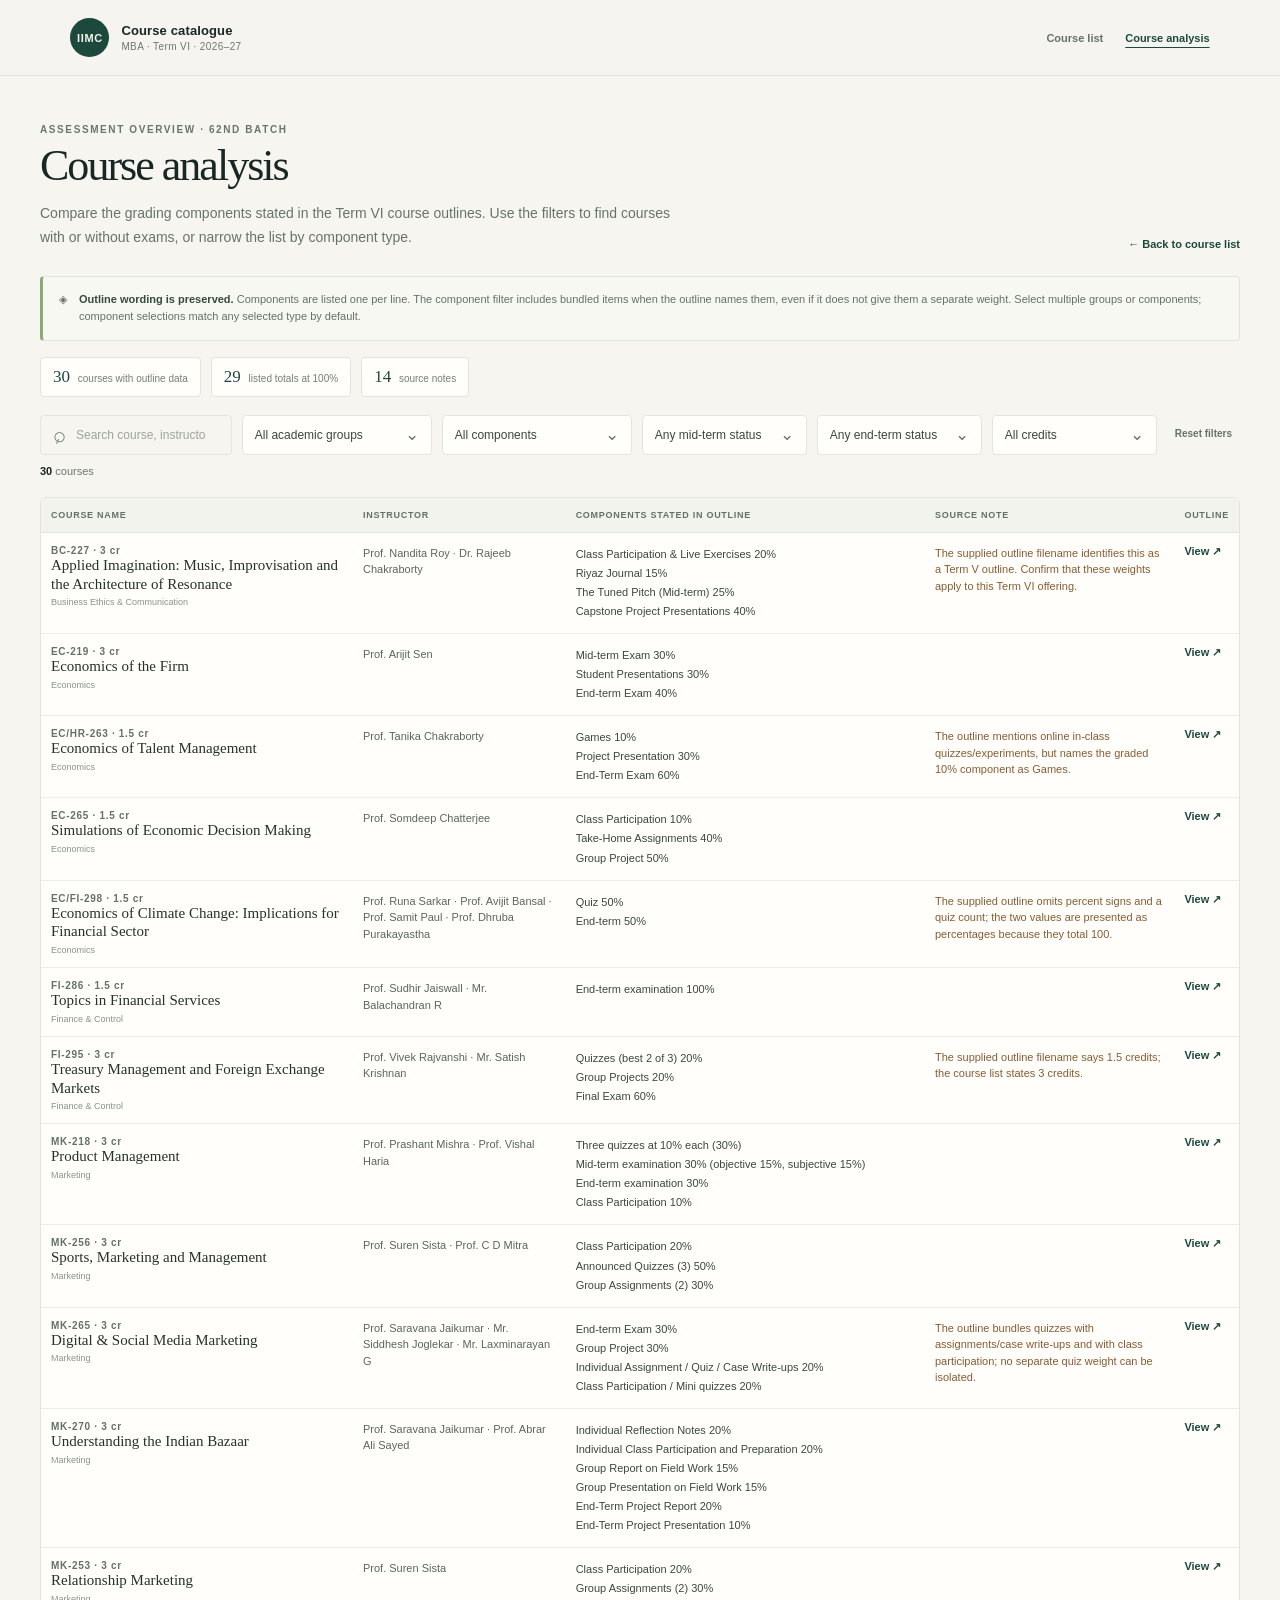
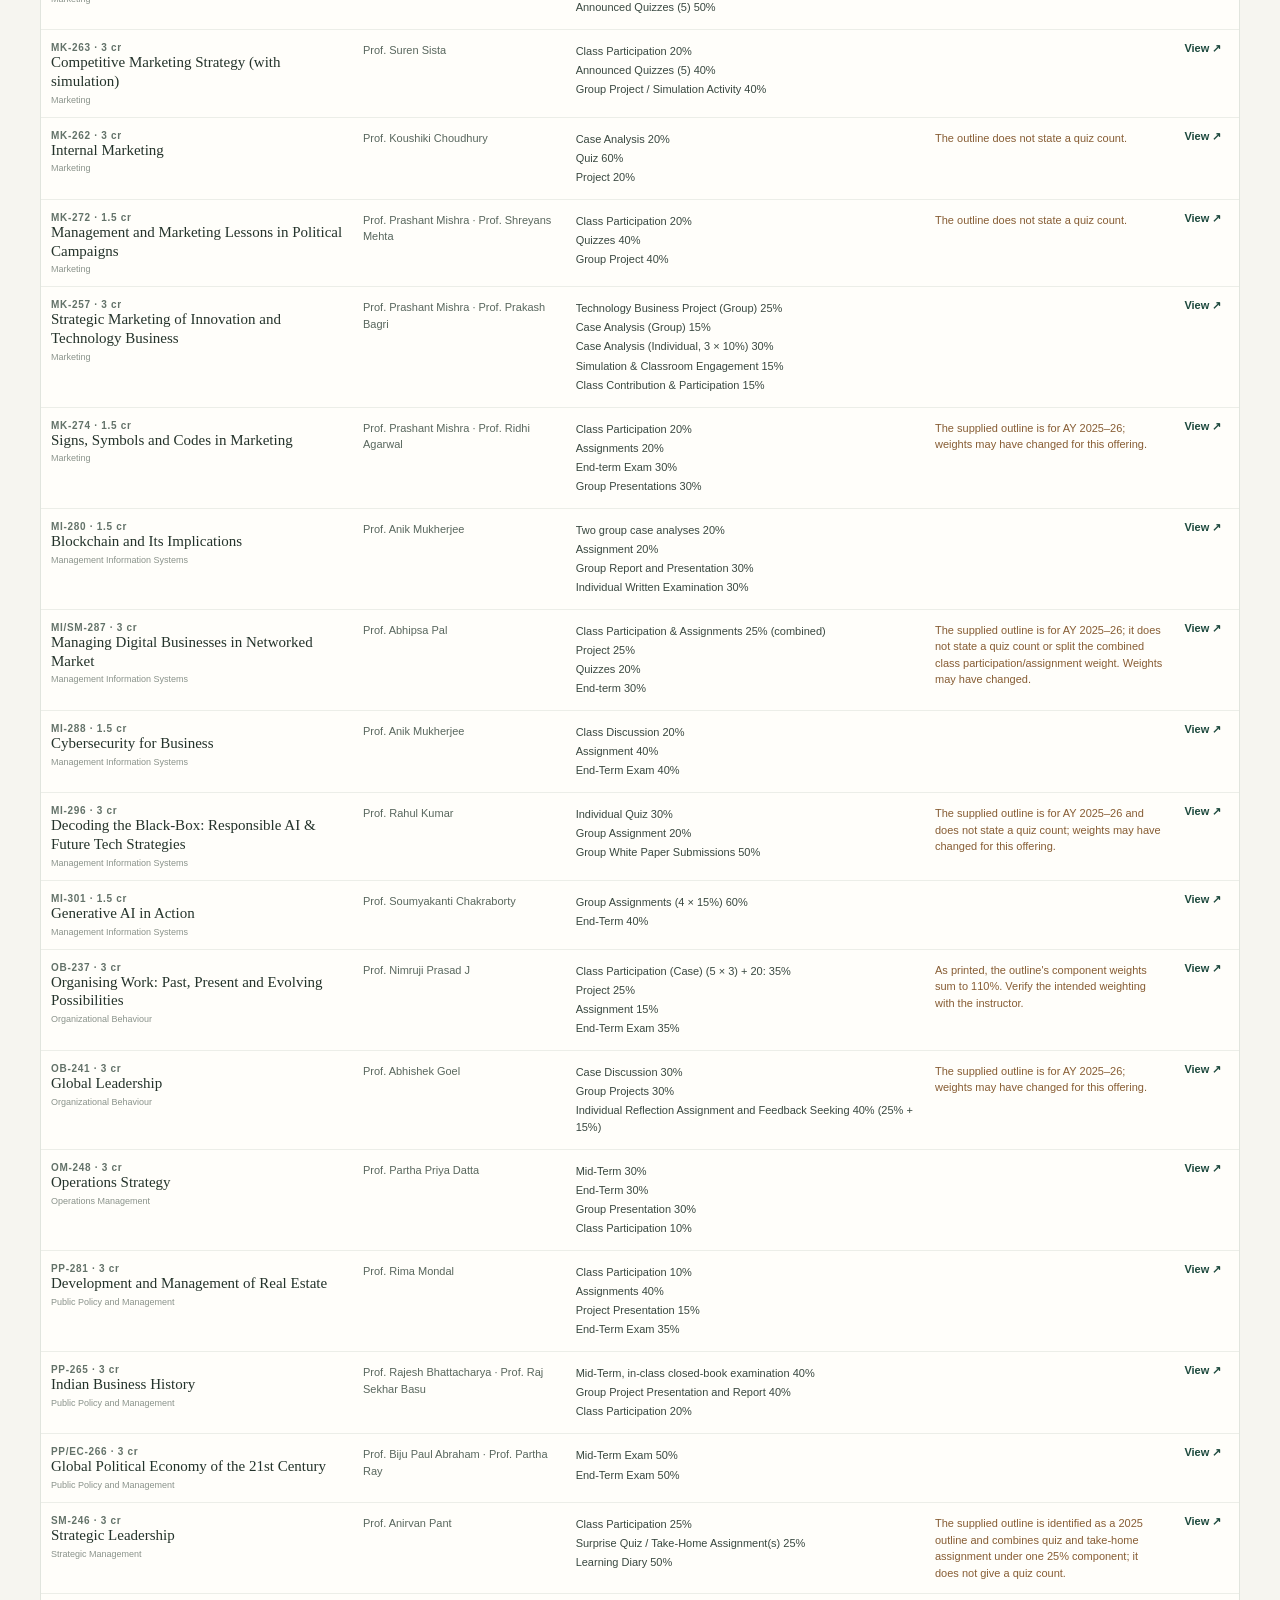
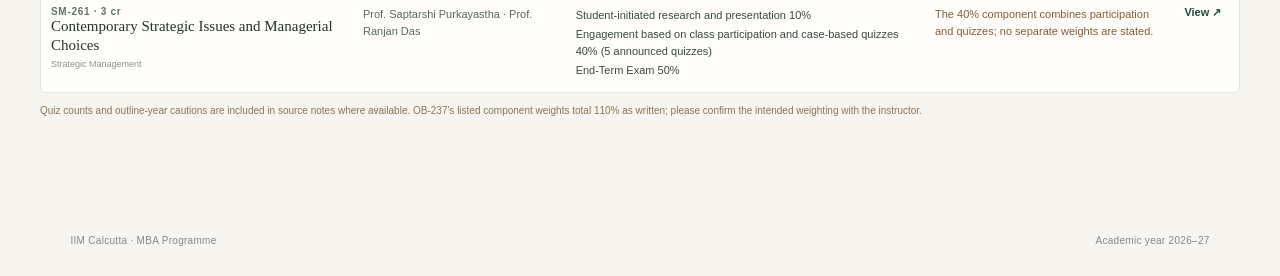
==== analysis.html @ 446a6f36 "Add files via upload" ====
<!doctype html>
<html lang="en"><head><meta charset="utf-8"><meta name="viewport" content="width=device-width, initial-scale=1"><meta name="theme-color" content="#f6f5f0"><title>Course Analysis — Term VI Electives</title><link rel="stylesheet" href="styles.css"><link rel="stylesheet" href="site-pages.css"></head>
<body><header class="topbar"><a class="brand" href="index.html"><span class="brand-mark">IIMC</span><span class="brand-name">Course catalogue <small>MBA · Term VI · 2026–27</small></span></a><nav class="top-nav" aria-label="Main navigation"><a href="index.html">Course list</a><a href="analysis.html" aria-current="page">Course analysis</a></nav></header>
<main class="subpage"><div class="subpage-head"><div><p class="eyebrow">Assessment overview · 62nd batch</p><h1>Course analysis</h1><p class="lede">Compare the grading components stated in the Term VI course outlines. Use the filters to find courses with or without exams, or narrow the list by component type.</p></div><a class="subpage-back" href="index.html">← Back to course list</a></div>
<div class="analysis-intro"><span aria-hidden="true">◈</span><div><strong>Outline wording is preserved.</strong> Components are listed one per line. The component filter includes bundled items when the outline names them, even if it does not give them a separate weight. Select multiple groups or components; component selections match any selected type by default.</div></div>
<div class="summary-strip"><div class="summary-item"><strong id="analysis-count">30</strong> courses with outline data</div><div class="summary-item"><strong id="normal-count">29</strong> listed totals at 100%</div><div class="summary-item"><strong id="flag-count">10</strong> source notes</div></div>
<div class="subpage-tools analysis-filters"><label class="search-box"><span class="search-icon" aria-hidden="true">⌕</span><span class="sr-only">Search analysis</span><input id="analysis-search" type="search" placeholder="Search course, instructor, or component…" autocomplete="off"></label>
<details class="filter-menu" id="analysis-groups"><summary><span id="analysis-group-summary">All academic groups</span><span class="menu-arrow" aria-hidden="true">⌄</span></summary><div class="filter-menu-panel"><div class="filter-menu-heading"><span>Academic groups</span><button type="button" data-clear="analysis-groups">Clear</button></div><div class="filter-options" id="analysis-group-options"></div></div></details>
<details class="filter-menu component-menu" id="analysis-components"><summary><span id="component-summary">All components</span><span class="menu-arrow" aria-hidden="true">⌄</span></summary><div class="filter-menu-panel"><div class="filter-menu-heading"><span>Course components</span><button type="button" data-clear="analysis-components">Clear</button></div><div class="filter-options" id="component-options"></div><p class="filter-help">Match courses containing any or all selected component types.</p><select id="component-match" aria-label="Component match mode"><option value="any">Any selected component</option><option value="all">All selected components</option></select></div></details>
<label class="select-wrap presence-select"><span class="sr-only">Mid-term exam filter</span><select id="mid-filter"><option value="">Any mid-term status</option><option value="yes">Has mid-term</option><option value="no">No mid-term</option></select><span aria-hidden="true">⌄</span></label>
<label class="select-wrap presence-select"><span class="sr-only">End-term exam filter</span><select id="end-filter"><option value="">Any end-term status</option><option value="yes">Has end-term</option><option value="no">No end-term</option></select><span aria-hidden="true">⌄</span></label>
<label class="select-wrap credit-select"><span class="sr-only">Credits</span><select id="analysis-credit"><option value="">All credits</option><option value="3">3 credits</option><option value="1.5">1.5 credits</option></select><span aria-hidden="true">⌄</span></label><button class="reset-filters" id="analysis-reset" type="button">Reset filters</button><span class="results"><span id="analysis-results">30</span> courses</span></div>
<div class="table-wrap"><table class="analysis-table"><thead><tr><th>Course name</th><th>Instructor</th><th>Components stated in outline</th><th>Source note</th><th>Outline</th></tr></thead><tbody id="analysis-body"></tbody></table></div>
<p class="notice">Quiz counts and outline-year cautions are included in source notes where available. OB-237's listed component weights total 110% as written; please confirm the intended weighting with the instructor.</p></main><footer><span>IIM Calcutta · MBA Programme</span><span>Academic year 2026–27</span></footer><script src="course-data.js"></script><script src="analysis-data.js"></script><script src="analysis.js"></script></body></html>
---- styles.css ----
@font-face{font-family:"Inter";src:url("assets/fonts/Inter-Variable.ttf") format("truetype");font-style:normal;font-weight:100 900;font-display:swap}@font-face{font-family:"Playfair Display";src:url("assets/fonts/PlayfairDisplay-Variable.ttf") format("truetype");font-style:normal;font-weight:400 900;font-display:swap}:root{--ink:#182723;--muted:#6d7770;--line:#e1e5de;--paper:#f6f5f0;--white:#fffefa;--green:#1d493d;--lime:#d9ed9b;--orange:#de704d;--serif:"Playfair Display",Georgia,serif;--sans:"Inter",Arial,sans-serif}*{box-sizing:border-box}html{scroll-behavior:smooth}body{margin:0;background:var(--paper);color:var(--ink);font-family:var(--sans);font-size:14px;-webkit-font-smoothing:antialiased}.topbar{height:76px;border-bottom:1px solid var(--line);display:flex;align-items:center;justify-content:space-between;padding:0 max(calc((100vw - 1200px)/2),5.5vw);background:rgba(246,245,240,.92)}.brand{display:flex;align-items:center;gap:12px;text-decoration:none;color:var(--ink)}.brand-mark{display:grid;place-items:center;background:var(--green);color:#f5f4ec;width:39px;height:39px;border-radius:50%;font-size:11px;font-weight:700;letter-spacing:.06em}.brand-name{font-size:13px;font-weight:700;letter-spacing:.01em}.brand-name small{display:block;color:var(--muted);font-size:10px;font-weight:500;margin-top:3px;letter-spacing:.04em}.source-link{font-size:12px;color:var(--green);font-weight:600;text-decoration:none;border-bottom:1px solid #9bb2a5;padding:8px 0}.source-link span{margin-left:6px}.intro{max-width:1200px;margin:auto;min-height:380px;padding:69px 0 62px;position:relative;display:flex;align-items:center;justify-content:space-between;overflow:hidden}.intro-copy{max-width:550px;position:relative;z-index:1}.eyebrow{text-transform:uppercase;font-size:10px;letter-spacing:.16em;font-weight:700;color:#69766d;margin:0 0 18px}.intro .eyebrow{display:flex;align-items:center;gap:10px}.intro .eyebrow span{width:4px;height:4px;border-radius:50%;background:var(--orange)}h1{font:500 clamp(44px,5.1vw,70px)/1.04 var(--serif);letter-spacing:-.045em;margin:0;color:var(--ink)}h1 em{font-weight:500;color:#6d8675}.lede{max-width:425px;color:#66736b;line-height:1.75;font-size:14px;margin:21px 0 0}.intro-aside{position:relative;z-index:1;display:flex;gap:32px;margin-right:105px;margin-top:110px}.intro-aside div{display:flex;flex-direction:column;gap:5px;border-left:1px solid #cdd5ce;padding-left:13px}.intro-aside strong{font:500 24px/1 var(--serif);color:var(--green)}.intro-aside span{font-size:10px;color:var(--muted);white-space:nowrap}.intro-art{position:absolute;right:-76px;top:22px;width:330px;height:330px;border-radius:50%;background:#e8ecdf;opacity:.9}.orbit{position:absolute;border:1px solid #b8c9ae;border-radius:50%;inset:43px}.orbit-two{inset:82px;border-color:#c6d2bd}.orbit-dot{position:absolute;right:69px;top:55px;width:12px;height:12px;background:var(--orange);border-radius:50%;box-shadow:0 0 0 7px #de704d24}.orbit-label{position:absolute;top:137px;left:117px;font:600 25px/1.1 var(--serif);letter-spacing:.03em;color:var(--green)}.catalog{background:#eeeee8;padding:52px max(calc((100vw - 1200px)/2),5.5vw) 84px;min-height:540px}.catalog-heading{display:flex;align-items:end;justify-content:space-between;margin-bottom:23px}.catalog-heading .eyebrow{margin-bottom:8px}h2{font:500 32px/1.1 var(--serif);letter-spacing:-.025em;margin:0}.results{font-size:11px;color:var(--muted);margin:0 0 4px}.results span{font-weight:700;color:var(--ink)}.toolbar{display:flex;align-items:center;gap:10px;padding:14px;border:1px solid #e0e3dc;border-radius:7px;background:var(--white);box-shadow:0 3px 12px #20362c08}.search-box{height:40px;display:flex;align-items:center;gap:9px;padding:0 11px;flex:1;min-width:180px;border:1px solid #e3e5df;border-radius:4px}.search-icon{font-size:22px;color:#718077;line-height:1;transform:rotate(-20deg)}.search-box input{border:0;outline:0;background:transparent;color:var(--ink);font:12px var(--sans);width:100%;min-width:0}.search-box input::placeholder{color:#9ba39d}.search-box kbd{white-space:nowrap;color:#9aa29c;border:1px solid #e3e7e0;border-radius:3px;padding:3px 5px;font:10px var(--sans)}.select-wrap{height:40px;min-width:180px;position:relative;display:flex;align-items:center;border:1px solid #e3e5df;border-radius:4px;background:#fffefa}.select-wrap select{appearance:none;border:0;background:transparent;outline:0;width:100%;height:100%;padding:0 33px 0 12px;color:#394840;font:12px var(--sans);cursor:pointer}.select-wrap>span:last-child{position:absolute;right:12px;color:#69766d;font-size:17px;pointer-events:none}.credit-select{min-width:133px}.clear-button{border:0;background:transparent;color:#647369;font:600 11px var(--sans);padding:10px 5px;white-space:nowrap;cursor:pointer}.clear-button span{font-size:16px;margin-left:4px}.group-index{display:flex;gap:7px;overflow:auto;padding:19px 0 17px;scrollbar-width:thin}.group-chip{border:1px solid #d8ded5;border-radius:99px;background:transparent;color:#66736b;font:500 10px var(--sans);white-space:nowrap;padding:8px 11px;cursor:pointer;transition:.15s}.group-chip:hover,.group-chip.active{background:var(--green);border-color:var(--green);color:#fff}.course-grid{display:grid;grid-template-columns:repeat(3,minmax(0,1fr));gap:14px}.course-card{background:var(--white);border:1px solid #e2e4de;border-radius:6px;min-height:224px;padding:20px 20px 17px;display:flex;flex-direction:column;position:relative;transition:transform .18s ease,box-shadow .18s ease}.course-card:hover{transform:translateY(-3px);box-shadow:0 9px 22px #253c3012}.card-top{display:flex;align-items:center;justify-content:space-between;margin-bottom:18px}.course-code{font-size:10px;letter-spacing:.11em;font-weight:700;color:#647269}.credit-pill{background:#edf3e2;color:#46613c;border-radius:30px;padding:6px 9px;font-size:10px;font-weight:700}.course-card h3{font:500 19px/1.27 var(--serif);letter-spacing:-.018em;margin:0 0 11px;max-width:95%;color:#24332b}.group-label{font-size:10px;color:#8a938b;margin:0 0 16px}.card-bottom{margin-top:auto;padding-top:12px;border-top:1px solid #eceee8;display:flex;justify-content:space-between;align-items:end;gap:12px}.instructor{color:#758078;font-size:10px;line-height:1.45;max-width:76%}.outline-link{display:inline-flex;align-items:center;gap:5px;color:var(--green);font-size:10px;font-weight:700;text-decoration:none;white-space:nowrap}.outline-link:hover{text-decoration:underline}.no-outline{font-size:10px;color:#a3aaa3;white-space:nowrap}.course-meta{display:flex;gap:7px;flex-wrap:wrap;margin:-7px 0 12px}.meta-tag{font-size:9px;color:#758078;background:#f2f3ee;border-radius:3px;padding:5px 6px}.empty-state{text-align:center;padding:60px 20px;color:#69766d}.empty-state>span{font-size:28px;color:#8aa075}.empty-state h3{font:500 24px var(--serif);color:var(--ink);margin:10px 0 6px}.empty-state p{font-size:12px}footer{min-height:72px;display:flex;align-items:center;justify-content:space-between;padding:0 max(calc((100vw - 1200px)/2),5.5vw);color:#828b83;font-size:10px;letter-spacing:.03em}.sr-only{position:absolute;width:1px;height:1px;padding:0;margin:-1px;overflow:hidden;clip:rect(0,0,0,0);white-space:nowrap;border:0} [hidden]{display:none!important}
@media(max-width:1240px){.intro{margin:0 5.5vw}.intro-aside{margin-right:75px}.course-grid{grid-template-columns:repeat(2,minmax(0,1fr))}}@media(max-width:760px){.topbar{height:66px;padding:0 20px}.intro{min-height:390px;margin:0;padding:48px 0 40px;align-items:flex-start}.intro-copy{max-width:100%;padding-right:18px}.intro-art{width:220px;height:220px;right:-103px;top:135px;opacity:.54}.orbit{inset:28px}.orbit-two{inset:56px}.orbit-label{top:91px;left:77px;font-size:20px}.orbit-dot{right:46px;top:38px;width:9px;height:9px}.intro-aside{position:absolute;bottom:35px;left:0;gap:25px;margin:0}.intro-aside strong{font-size:21px}.intro-aside span{font-size:9px}.lede{max-width:400px}.catalog{padding:38px 20px 58px}.catalog-heading{align-items:end}.catalog-heading h2{font-size:29px}.toolbar{flex-wrap:wrap;padding:11px}.search-box{flex-basis:100%}.select-wrap{flex:1;min-width:0}.credit-select{min-width:115px}.clear-button{margin-left:auto}.group-index{margin:0 -20px;padding:17px 20px}.course-grid{grid-template-columns:1fr;gap:10px}.course-card{min-height:205px}.source-link{font-size:11px}footer{padding:18px 20px;gap:20px}.results{font-size:10px}}@media(max-width:390px){h1{font-size:43px}.intro-aside{gap:16px}.intro-aside div{padding-left:9px}.credit-select{min-width:105px}.clear-button{font-size:10px}}
---- site-pages.css ----
.top-nav{display:flex;align-items:center;gap:22px}.top-nav a{font-size:11px;color:#637269;font-weight:600;text-decoration:none}.top-nav a:hover,.top-nav a[aria-current="page"]{color:var(--green);text-decoration:underline;text-underline-offset:5px}
.subpage{max-width:1200px;margin:0 auto;padding:48px 0 76px;min-height:calc(100vh - 148px)}.subpage-head{display:flex;justify-content:space-between;align-items:end;gap:24px;margin-bottom:26px}.subpage-head .eyebrow{margin-bottom:8px}.subpage-head h1{font-size:44px}.subpage-head .lede{margin-top:12px;max-width:650px}.subpage-tools{display:flex;gap:10px;align-items:center;flex-wrap:wrap;margin:18px 0 16px}.subpage-tools .search-box{max-width:500px}.subpage-tools .select-wrap{min-width:165px}.table-wrap{overflow:auto;border:1px solid var(--line);border-radius:6px;background:var(--white)}.course-table,.analysis-table{border-collapse:collapse;width:100%;min-width:940px;text-align:left}.course-table th,.analysis-table th{position:sticky;top:0;background:#f3f3ed;color:#637269;text-transform:uppercase;letter-spacing:.08em;font-size:9px;font-weight:700;padding:12px 10px;border-bottom:1px solid var(--line);white-space:nowrap}.course-table td,.analysis-table td{padding:12px 10px;border-bottom:1px solid #eceee8;font-size:11px;vertical-align:top}.course-table tr:last-child td,.analysis-table tr:last-child td{border-bottom:0}.course-table tbody tr:hover,.analysis-table tbody tr:hover{background:#fbfbf7}.table-code{font-size:10px;letter-spacing:.07em;font-weight:700;color:#637269;white-space:nowrap}.table-title{font:500 15px/1.25 var(--serif);color:#24332b;min-width:205px}.table-small{font-size:10px;color:#758078;line-height:1.45;min-width:120px}.table-link{color:var(--green);font-weight:700;text-decoration:none;white-space:nowrap}.table-link:hover{text-decoration:underline}.analysis-intro{display:flex;gap:12px;align-items:flex-start;padding:14px 16px;margin:20px 0 16px;border:1px solid #dfe5d7;border-left:3px solid #8ea776;border-radius:4px;background:#f7f8f2;color:#637269;font-size:11px;line-height:1.6}.analysis-intro strong{color:#344a3d}.analysis-table{min-width:1420px}.analysis-table th:first-child,.analysis-table td:first-child{position:sticky;left:0;background:var(--white);z-index:1}.analysis-table th:first-child{background:#f3f3ed;z-index:2}.analysis-table .course-cell{min-width:220px}.analysis-table .group-cell{font-size:9px;color:#8a938b;margin-top:4px}.analysis-table .weight-cell{text-align:center;font-variant-numeric:tabular-nums;min-width:62px}.analysis-table .weight-value{font-weight:700;color:#435c4c}.analysis-table .total-cell{text-align:center;font-weight:700}.analysis-table .breakdown-cell{min-width:335px;max-width:440px;line-height:1.55;color:#58665d}.analysis-table .note-cell{min-width:225px;max-width:300px;line-height:1.5;color:#875d34}.analysis-table .outline-cell{white-space:nowrap}.summary-strip{display:flex;gap:10px;flex-wrap:wrap;margin:12px 0 18px}.summary-item{border:1px solid var(--line);background:var(--white);border-radius:4px;padding:9px 12px;font-size:10px;color:#738077}.summary-item strong{color:var(--green);font:500 17px var(--serif);margin-right:5px}.viewer-shell{border:1px solid var(--line);border-radius:6px;overflow:hidden;background:#e9ebe6}.viewer-frame{display:block;width:100%;height:min(78vh,900px);min-height:540px;border:0;background:white}.viewer-message{background:var(--white);padding:34px;line-height:1.7;color:#637269}.viewer-message h2{font-size:25px;color:var(--ink)}.notice{font-size:10px;color:#8b7356;line-height:1.5;margin-top:10px}.subpage-back{font-size:11px;color:var(--green);font-weight:700;text-decoration:none;white-space:nowrap}.subpage-back:hover{text-decoration:underline}.status-tag{display:inline-block;background:#f4eee3;color:#8a633e;border-radius:99px;padding:4px 7px;font-size:9px;font-weight:700;white-space:nowrap}.empty-row{text-align:center;color:#7c877f;padding:28px!important}
@media(max-width:1240px){.subpage{margin:0 5.5vw}}
@media(max-width:760px){.top-nav{gap:12px}.top-nav a{font-size:10px}.subpage{padding:34px 0 55px;margin:0 20px}.subpage-head{align-items:flex-start;flex-direction:column}.subpage-head h1{font-size:36px}.subpage-head .lede{font-size:12px}.viewer-frame{height:72vh;min-height:430px}.analysis-intro{font-size:10px}.analysis-table th:first-child,.analysis-table td:first-child{position:static}}
.filter-menu{position:relative;height:40px;min-width:190px;z-index:4}.filter-menu>summary{list-style:none;cursor:pointer;height:40px;display:flex;align-items:center;justify-content:space-between;gap:16px;border:1px solid #e3e5df;border-radius:4px;background:var(--white);padding:0 12px;color:#394840;font:12px var(--sans);white-space:nowrap}.filter-menu>summary::-webkit-details-marker{display:none}.filter-menu[open]>summary{border-color:#9cad9e;border-radius:4px 4px 0 0}.menu-arrow{font-size:17px;color:#69766d}.filter-menu-panel{position:absolute;top:39px;left:0;min-width:240px;max-height:340px;overflow:auto;background:var(--white);border:1px solid #9cad9e;border-radius:0 4px 4px 4px;box-shadow:0 10px 25px #1b30201a;padding:10px;z-index:10}.component-menu .filter-menu-panel{min-width:260px}.filter-menu-heading{display:flex;align-items:center;justify-content:space-between;padding:2px 2px 8px;border-bottom:1px solid #eceee8;color:#394840;font-size:10px;font-weight:700}.filter-menu-heading button{border:0;background:transparent;color:var(--green);font:600 10px var(--sans);cursor:pointer}.filter-options{display:grid;gap:2px;padding-top:5px}.filter-option{display:flex;gap:8px;align-items:center;padding:7px 4px;color:#55645a;font-size:11px;cursor:pointer}.filter-option:hover{background:#f4f5ef}.filter-option input{accent-color:var(--green);margin:0}.filter-help{font-size:9px;color:#828b83;line-height:1.4;margin:8px 2px}.filter-menu-panel select{width:100%;height:32px;border:1px solid #e3e5df;border-radius:3px;background:#fffefa;padding:0 7px;color:#394840;font:10px var(--sans)}.presence-select{min-width:150px}.reset-filters{height:38px;padding:0 8px;border:0;background:transparent;color:#647369;font:600 10px var(--sans);cursor:pointer;white-space:nowrap}.reset-filters:hover{color:var(--green);text-decoration:underline}.analysis-filters{align-items:flex-start}.component-lines{min-width:300px;max-width:500px;color:#394840;line-height:1.55}.component-line{padding:1px 0}.instructor-cell{min-width:185px;max-width:270px;color:#59675e;line-height:1.5}.analysis-table{min-width:1120px}.analysis-table .course-cell{min-width:225px}
@media(max-width:760px){.subpage-tools .search-box{flex-basis:100%;max-width:none}.filter-menu{flex:1;min-width:150px}.presence-select{flex:1;min-width:145px}.reset-filters{margin-left:auto}.analysis-table{min-width:1000px}}
/* Narrow-screen refinements */
@media(max-width:760px){
  .topbar{gap:10px;padding-left:16px;padding-right:16px}
  .brand{gap:8px;min-width:0}
  .brand-name{font-size:11px;white-space:nowrap}
  .brand-name small{font-size:9px}
  .top-nav{gap:9px;flex-shrink:0}
  .top-nav a{font-size:9px;white-space:nowrap}
  .subpage{margin:0 16px;padding-top:28px}
  .subpage-head{gap:14px}
  .subpage-head h1{font-size:clamp(31px,8vw,38px);line-height:1.08}
  .subpage-tools{gap:8px}
  .subpage-tools .search-box{height:44px}
  .filter-menu,.filter-menu>summary{height:44px}
  .filter-menu-panel{position:fixed;top:auto;left:16px;right:16px;bottom:16px;width:auto;min-width:0;max-height:min(65vh,440px);border-radius:8px;box-shadow:0 14px 40px #1b302033}
  .component-menu .filter-menu-panel{min-width:0}
  .select-wrap{height:44px}
  .reset-filters{height:44px}
  .table-wrap{max-width:100%;overscroll-behavior-x:contain;-webkit-overflow-scrolling:touch}
  .course-table,.analysis-table{font-size:12px}
  .course-table th,.analysis-table th{padding:11px 9px}
  .course-table td,.analysis-table td{padding:11px 9px}
  .notice{font-size:10px}
  footer{flex-wrap:wrap;justify-content:flex-start}
}
@media(max-width:390px){
  .topbar{padding-left:12px;padding-right:12px}
  .brand-mark{width:34px;height:34px;font-size:10px}
  .brand-name{font-size:10px}
  .brand-name small{font-size:8px}
  .top-nav{gap:7px}
  .top-nav a{font-size:8px}
  .subpage{margin:0 12px}
  .subpage-tools .filter-menu{min-width:calc(50% - 4px)}
  .subpage-tools .select-wrap{min-width:calc(50% - 4px)}
  .reset-filters{margin-left:0}
  .results{margin-left:auto}
  .viewer-frame{min-height:360px;height:68vh}
}
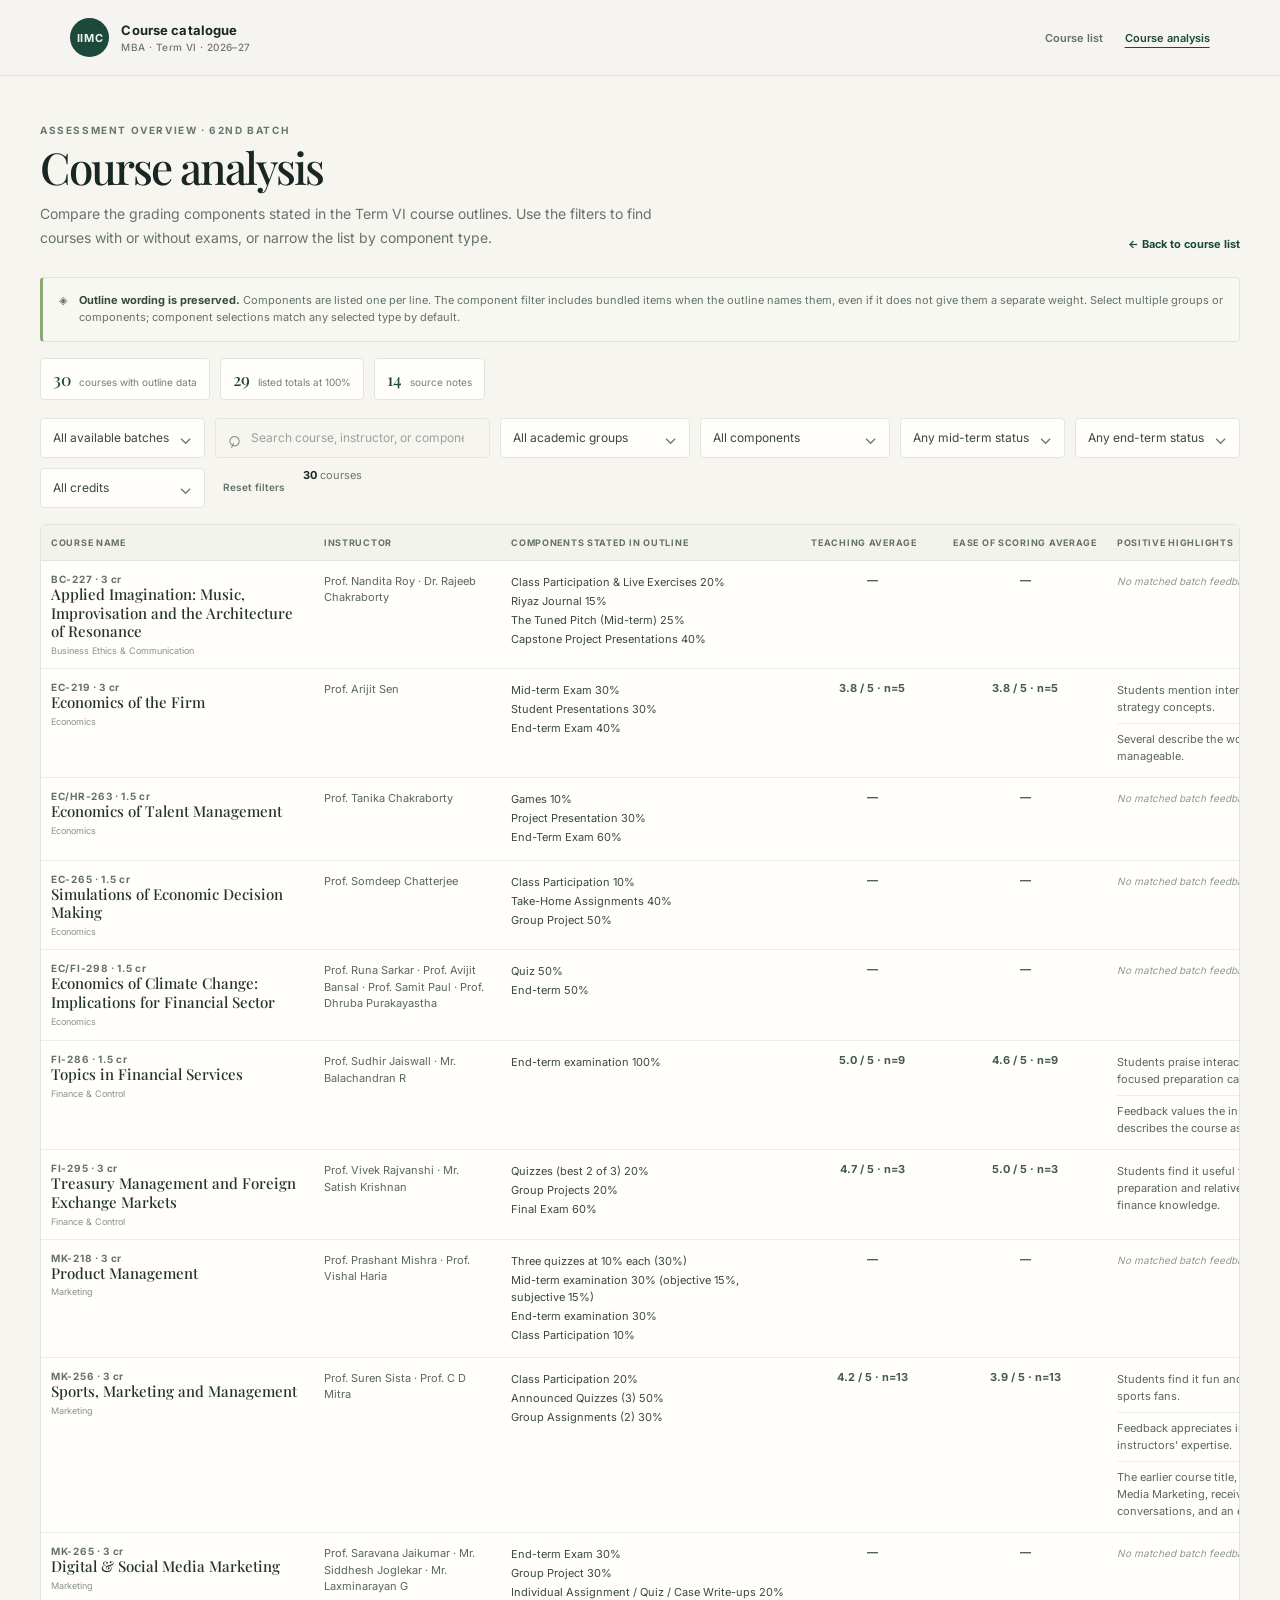
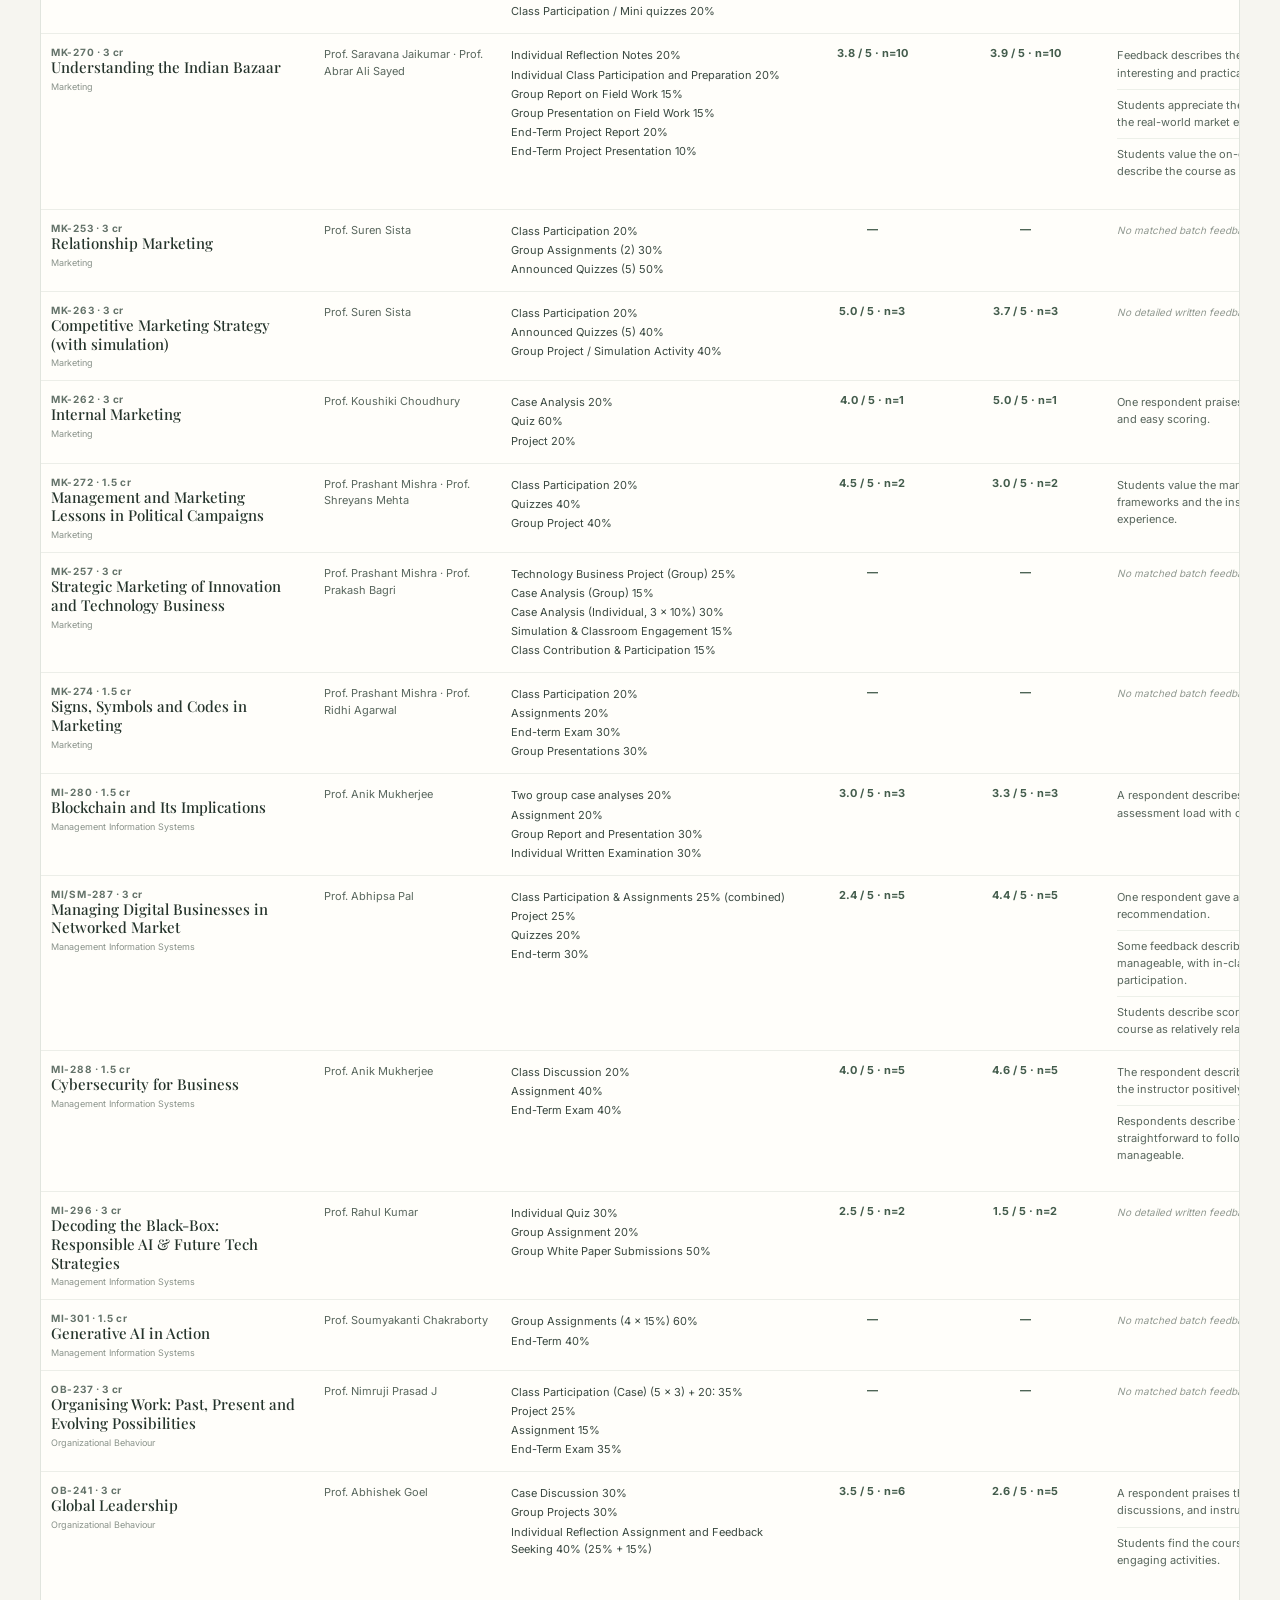
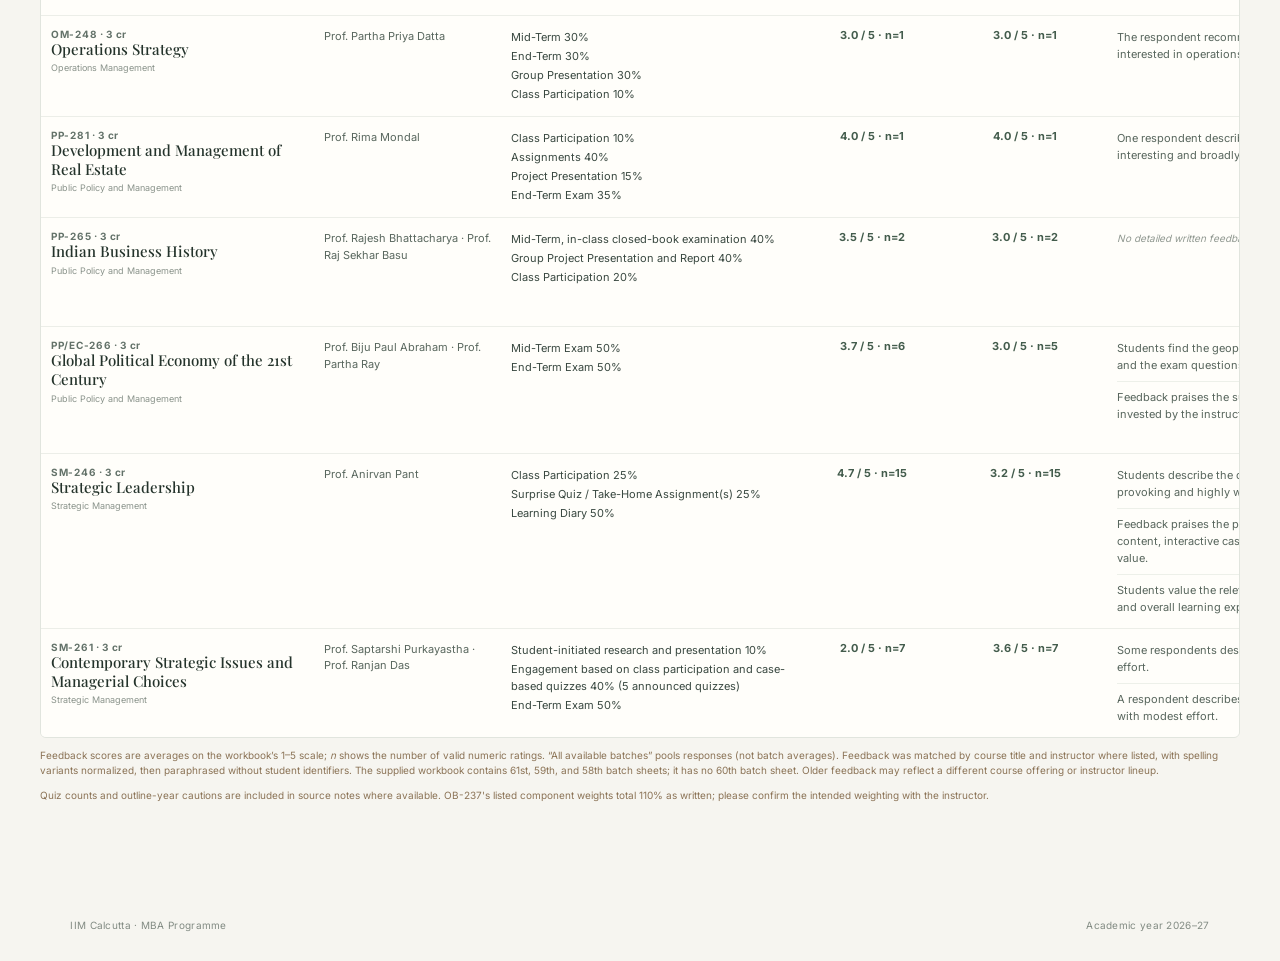
==== commit 41eec3ab: "Add files via upload" ====
--- a/analysis.html
+++ b/analysis.html
@@ -4,11 +4,12 @@
 <main class="subpage"><div class="subpage-head"><div><p class="eyebrow">Assessment overview · 62nd batch</p><h1>Course analysis</h1><p class="lede">Compare the grading components stated in the Term VI course outlines. Use the filters to find courses with or without exams, or narrow the list by component type.</p></div><a class="subpage-back" href="index.html">← Back to course list</a></div>
 <div class="analysis-intro"><span aria-hidden="true">◈</span><div><strong>Outline wording is preserved.</strong> Components are listed one per line. The component filter includes bundled items when the outline names them, even if it does not give them a separate weight. Select multiple groups or components; component selections match any selected type by default.</div></div>
 <div class="summary-strip"><div class="summary-item"><strong id="analysis-count">30</strong> courses with outline data</div><div class="summary-item"><strong id="normal-count">29</strong> listed totals at 100%</div><div class="summary-item"><strong id="flag-count">10</strong> source notes</div></div>
-<div class="subpage-tools analysis-filters"><label class="search-box"><span class="search-icon" aria-hidden="true">⌕</span><span class="sr-only">Search analysis</span><input id="analysis-search" type="search" placeholder="Search course, instructor, or component…" autocomplete="off"></label>
+<div class="subpage-tools analysis-filters"><label class="select-wrap batch-select"><span class="sr-only">Feedback batch</span><select id="feedback-batch"><option value="all">All available batches</option><option value="61st">61st batch</option><option value="59th">59th batch</option><option value="58th">58th batch</option></select><span aria-hidden="true">⌄</span></label><label class="search-box"><span class="search-icon" aria-hidden="true">⌕</span><span class="sr-only">Search analysis</span><input id="analysis-search" type="search" placeholder="Search course, instructor, or component…" autocomplete="off"></label>
 <details class="filter-menu" id="analysis-groups"><summary><span id="analysis-group-summary">All academic groups</span><span class="menu-arrow" aria-hidden="true">⌄</span></summary><div class="filter-menu-panel"><div class="filter-menu-heading"><span>Academic groups</span><button type="button" data-clear="analysis-groups">Clear</button></div><div class="filter-options" id="analysis-group-options"></div></div></details>
 <details class="filter-menu component-menu" id="analysis-components"><summary><span id="component-summary">All components</span><span class="menu-arrow" aria-hidden="true">⌄</span></summary><div class="filter-menu-panel"><div class="filter-menu-heading"><span>Course components</span><button type="button" data-clear="analysis-components">Clear</button></div><div class="filter-options" id="component-options"></div><p class="filter-help">Match courses containing any or all selected component types.</p><select id="component-match" aria-label="Component match mode"><option value="any">Any selected component</option><option value="all">All selected components</option></select></div></details>
 <label class="select-wrap presence-select"><span class="sr-only">Mid-term exam filter</span><select id="mid-filter"><option value="">Any mid-term status</option><option value="yes">Has mid-term</option><option value="no">No mid-term</option></select><span aria-hidden="true">⌄</span></label>
 <label class="select-wrap presence-select"><span class="sr-only">End-term exam filter</span><select id="end-filter"><option value="">Any end-term status</option><option value="yes">Has end-term</option><option value="no">No end-term</option></select><span aria-hidden="true">⌄</span></label>
 <label class="select-wrap credit-select"><span class="sr-only">Credits</span><select id="analysis-credit"><option value="">All credits</option><option value="3">3 credits</option><option value="1.5">1.5 credits</option></select><span aria-hidden="true">⌄</span></label><button class="reset-filters" id="analysis-reset" type="button">Reset filters</button><span class="results"><span id="analysis-results">30</span> courses</span></div>
-<div class="table-wrap"><table class="analysis-table"><thead><tr><th>Course name</th><th>Instructor</th><th>Components stated in outline</th><th>Source note</th><th>Outline</th></tr></thead><tbody id="analysis-body"></tbody></table></div>
-<p class="notice">Quiz counts and outline-year cautions are included in source notes where available. OB-237's listed component weights total 110% as written; please confirm the intended weighting with the instructor.</p></main><footer><span>IIM Calcutta · MBA Programme</span><span>Academic year 2026–27</span></footer><script src="course-data.js"></script><script src="analysis-data.js"></script><script src="analysis.js"></script></body></html>
+<div class="table-wrap"><table class="analysis-table"><thead><tr><th>Course name</th><th>Instructor</th><th>Components stated in outline</th><th>Teaching average</th><th>Ease of scoring average</th><th>Positive highlights</th><th>Areas to consider</th><th>Source note</th><th>Outline</th></tr></thead><tbody id="analysis-body"></tbody></table></div>
+<p class="notice">Feedback scores are averages on the workbook’s 1–5 scale; <em>n</em> shows the number of valid numeric ratings. “All available batches” pools responses (not batch averages). Feedback was matched by course title and instructor where listed, with spelling variants normalized, then paraphrased without student identifiers. The supplied workbook contains 61st, 59th, and 58th batch sheets; it has no 60th batch sheet. Older feedback may reflect a different course offering or instructor lineup.</p>
+<p class="notice">Quiz counts and outline-year cautions are included in source notes where available. OB-237's listed component weights total 110% as written; please confirm the intended weighting with the instructor.</p></main><footer><span>IIM Calcutta · MBA Programme</span><span>Academic year 2026–27</span></footer><script src="course-data.js"></script><script src="analysis-data.js"></script><script src="feedback-data.js"></script><script src="analysis.js"></script></body></html>
--- a/site-pages.css
+++ b/site-pages.css
@@ -43,3 +43,15 @@
   .results{margin-left:auto}
   .viewer-frame{min-height:360px;height:68vh}
 }
+.batch-select{min-width:190px}
+.analysis-table{min-width:1950px}
+.analysis-table .course-cell{min-width:225px}
+.analysis-table .instructor-cell{min-width:180px;max-width:230px}
+.analysis-table .component-lines{min-width:290px;max-width:360px}
+.analysis-table .rating-cell{min-width:142px;max-width:155px;text-align:center;font-size:11px;font-weight:700;color:#435c4c;white-space:nowrap}
+.analysis-table .feedback-cell{min-width:280px;max-width:360px;line-height:1.55;color:#58665d;font-size:11px;white-space:normal}
+.feedback-point{padding:1px 0 7px;border-bottom:1px solid #edf0e9;margin-bottom:6px}
+.feedback-point:last-child{padding-bottom:0;border:0;margin-bottom:0}
+.feedback-empty{color:#919991;font-style:italic;font-size:10px}
+.analysis-table .note-cell{min-width:225px;max-width:300px}
+@media(max-width:760px){.batch-select{flex:1;min-width:150px}.analysis-table{min-width:1950px}}
